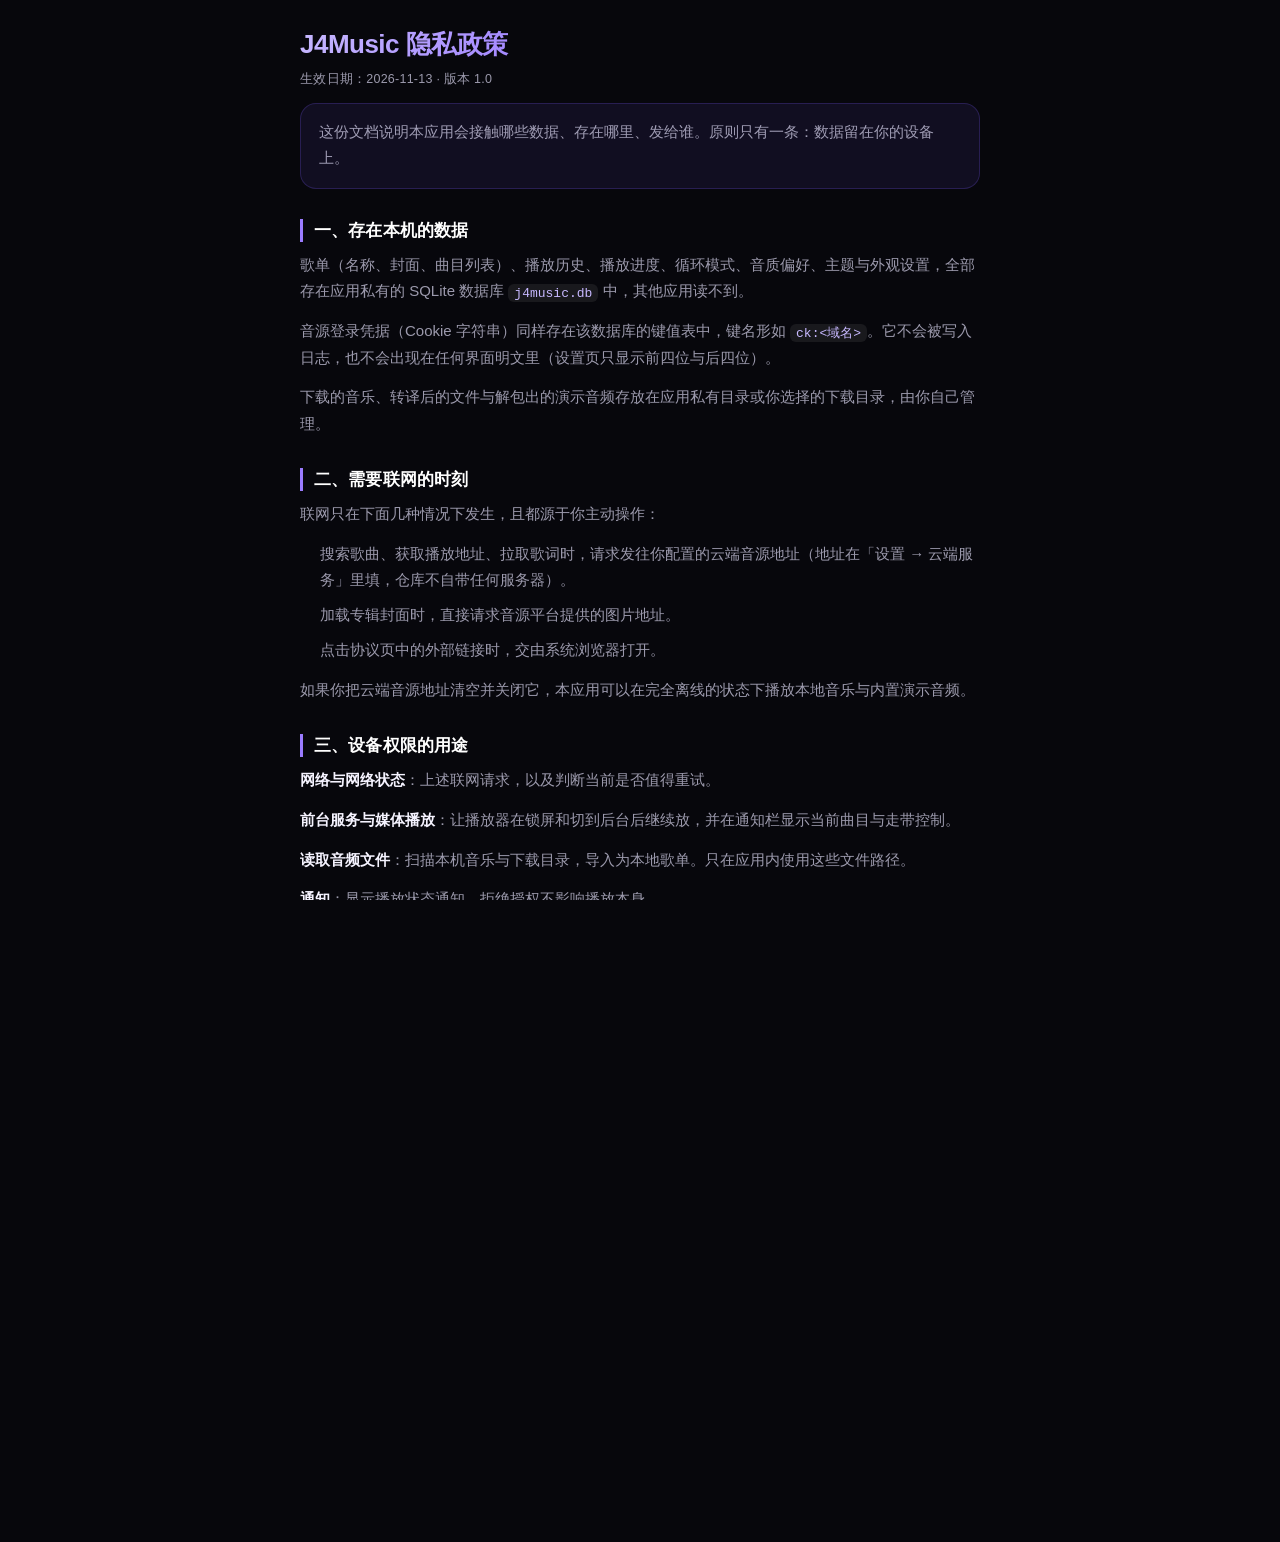
==== app/src/main/assets/web/legal/privacy.html @ 1ec10b8e "J4Music: WebView 界面的 Android 音乐播放器" ====
<!DOCTYPE html>
<html lang="zh-CN">
<head>
<meta charset="utf-8">
<meta name="viewport" content="width=device-width,initial-scale=1,viewport-fit=cover">
<title>隐私政策</title>
<link rel="stylesheet" href="../css/base.css">
<link rel="stylesheet" href="../css/legal.css">
</head>
<body class="legal">
<main class="legal__wrap">
  <h1 class="legal__title">J4Music 隐私政策</h1>
  <p class="legal__meta">生效日期：2026-11-13 · 版本 1.0</p>

  <p class="legal__lead">这份文档说明本应用会接触哪些数据、存在哪里、发给谁。原则只有一条：数据留在你的设备上。</p>

  <h2>一、存在本机的数据</h2>
  <p>歌单（名称、封面、曲目列表）、播放历史、播放进度、循环模式、音质偏好、主题与外观设置，全部存在应用私有的 SQLite 数据库 <code>j4music.db</code> 中，其他应用读不到。</p>
  <p>音源登录凭据（Cookie 字符串）同样存在该数据库的键值表中，键名形如 <code>ck:&lt;域名&gt;</code>。它不会被写入日志，也不会出现在任何界面明文里（设置页只显示前四位与后四位）。</p>
  <p>下载的音乐、转译后的文件与解包出的演示音频存放在应用私有目录或你选择的下载目录，由你自己管理。</p>

  <h2>二、需要联网的时刻</h2>
  <p>联网只在下面几种情况下发生，且都源于你主动操作：</p>
  <ul>
    <li>搜索歌曲、获取播放地址、拉取歌词时，请求发往你配置的云端音源地址（地址在「设置 → 云端服务」里填，仓库不自带任何服务器）。</li>
    <li>加载专辑封面时，直接请求音源平台提供的图片地址。</li>
    <li>点击协议页中的外部链接时，交由系统浏览器打开。</li>
  </ul>
  <p>如果你把云端音源地址清空并关闭它，本应用可以在完全离线的状态下播放本地音乐与内置演示音频。</p>

  <h2>三、设备权限的用途</h2>
  <p><strong>网络与网络状态</strong>：上述联网请求，以及判断当前是否值得重试。</p>
  <p><strong>前台服务与媒体播放</strong>：让播放器在锁屏和切到后台后继续放，并在通知栏显示当前曲目与走带控制。</p>
  <p><strong>读取音频文件</strong>：扫描本机音乐与下载目录，导入为本地歌单。只在应用内使用这些文件路径。</p>
  <p><strong>通知</strong>：显示播放状态通知。拒绝授权不影响播放本身。</p>
  <p>本应用不申请通讯录、短信、通话记录、精确定位、相机或麦克风权限。</p>

  <h2>四、不上传、不统计</h2>
  <p>没有埋点，没有崩溃上报，没有广告 SDK，没有设备标识符采集。本应用不会把你的歌单、听歌记录或凭据上传到除你配置的云端音源之外的任何服务器。</p>

  <h2>五、第三方组件</h2>
  <p>本应用使用了若干开源库：AndroidX 与 AppCompat（界面与兼容层）、Media3 ExoPlayer（播放内核）、OkHttp（网络请求）、Kotlin 协程与序列化。这些库只在本机运行，不包含任何行为采集代码。完整清单与许可证见「第三方组件与开源许可」页面。</p>

  <h2>六、删除数据</h2>
  <p>在设置页可以清空播放缓存与下载临时文件；在账号页可以退出登录以删除凭据；卸载应用会删除全部本机数据。因为不存在服务器端备份，这些操作不可撤销。</p>

  <h2>七、儿童</h2>
  <p>本应用不针对儿童设计，也不会刻意收集任何年龄段用户的信息。</p>

  <p class="legal__foot">J4Music · 离线优先的安卓音乐播放器</p>
</main>
</body>
</html>
---- app/src/main/assets/web/css/base.css ----
/* =========================================================================
   J4Music · base.css
   变量 / 三套主题 / reset / 安全区 / 滚动条 / 排版基线
   主题切换只改 :root[data-theme="x"] 上的变量，配合 transition 平滑过渡。
   ========================================================================= */

:root {
  /* ---- 主题：Aurora（默认，紫粉） ---- */
  --c-accent-1: #7c5cff;
  --c-accent-2: #ff6fd8;
  --c-accent-3: #a78bfa;
  --c-accent-soft: rgba(124, 92, 255, 0.16);
  --c-accent-line: rgba(124, 92, 255, 0.38);
  --grad-brand: linear-gradient(120deg, var(--c-accent-1) 0%, var(--c-accent-2) 100%);
  --grad-brand-soft: linear-gradient(120deg, rgba(124, 92, 255, 0.28) 0%, rgba(255, 111, 216, 0.28) 100%);
  --grad-text: linear-gradient(96deg, #ffffff 0%, #d9d2ff 45%, #ffb3ea 100%);
  --glow-1: rgba(124, 92, 255, 0.42);
  --glow-2: rgba(255, 111, 216, 0.34);

  /* ---- 表面层（越往上越亮） ---- */
  --bg-0: #07070c;
  --bg-1: #0b0b14;
  --bg-2: #12121f;
  --surface-1: #101018;
  --surface-2: #171725;
  --surface-3: #1f1f30;
  --surface-glass: rgba(22, 22, 36, 0.72);
  --surface-glass-strong: rgba(14, 14, 24, 0.92);
  --hairline: rgba(255, 255, 255, 0.07);
  --hairline-strong: rgba(255, 255, 255, 0.13);

  /* ---- 文本 ---- */
  --text-1: #f5f3ff;
  --text-2: rgba(232, 229, 255, 0.66);
  --text-3: rgba(232, 229, 255, 0.4);
  --text-inverse: #0a0a12;

  /* ---- 语义色 ---- */
  --ok: #3ddc97;
  --warn: #ffb84d;
  --danger: #ff5470;

  /* ---- 尺寸 / 节奏 ---- */
  --r-xs: 8px;
  --r-sm: 12px;
  --r-md: 16px;
  --r-lg: 22px;
  --r-xl: 28px;
  --r-full: 999px;
  --page-pad: 18px;
  --gap: 12px;
  --tabbar-h: 60px;
  --minibar-h: 62px;
  --header-h: 52px;
  /* 安全区：WebView 里 env(safe-area-inset-*) 恒为 0（全屏 + 不接管系统栏时
     Chromium 不会上报），所以原生侧会用 J4Inset(top,bottom,left,right) 在
     文档上覆写 --safe-t/--safe-b/--safe-l/--safe-r。env() 只作为浏览器预览的兜底。 */
  --safe-t: 0px;
  --safe-b: 0px;
  --safe-l: 0px;
  --safe-r: 0px;

  /* ---- 动效基准 ---- */
  --ease-out: cubic-bezier(0.22, 0.9, 0.28, 1);
  --ease-in-out: cubic-bezier(0.6, 0.05, 0.2, 1);
  --ease-spring: cubic-bezier(0.34, 1.56, 0.64, 1);
  --dur-fast: 140ms;
  --dur: 240ms;
  --dur-slow: 420ms;

  /* ---- 字体（只用系统字体栈，离线可用） ---- */
  --font-ui: -apple-system, "SF Pro Text", "Segoe UI", "PingFang SC",
    "HarmonyOS Sans SC", "Noto Sans CJK SC", "Microsoft YaHei", Roboto, sans-serif;
  --font-num: "SF Mono", ui-monospace, "Roboto Mono", Menlo, Consolas, monospace;

  /* ---- 阴影 ---- */
  --shadow-1: 0 4px 16px rgba(0, 0, 0, 0.36);
  --shadow-2: 0 14px 44px rgba(0, 0, 0, 0.52);
  --shadow-glow: 0 10px 40px -8px var(--glow-1);

  color-scheme: dark;
  /* 主题整体过渡：只过渡颜色类属性，避免触发布局 */
  font-size: 16px;
}

/* ---- 主题：Deep（青蓝） ---- */
:root[data-theme="deep"] {
  --c-accent-1: #22d3ee;
  --c-accent-2: #3b82f6;
  --c-accent-3: #67e8f9;
  --c-accent-soft: rgba(34, 211, 238, 0.16);
  --c-accent-line: rgba(34, 211, 238, 0.38);
  --grad-brand: linear-gradient(120deg, #22d3ee 0%, #3b82f6 100%);
  --grad-brand-soft: linear-gradient(120deg, rgba(34, 211, 238, 0.28) 0%, rgba(59, 130, 246, 0.28) 100%);
  --grad-text: linear-gradient(96deg, #ffffff 0%, #c9f3ff 45%, #a9c8ff 100%);
  --glow-1: rgba(34, 211, 238, 0.4);
  --glow-2: rgba(59, 130, 246, 0.34);
  --bg-0: #050a10;
  --bg-1: #081018;
  --bg-2: #0d1a26;
  --surface-1: #0b141d;
  --surface-2: #10202c;
  --surface-3: #162b3a;
  --surface-glass: rgba(12, 26, 38, 0.72);
  --surface-glass-strong: rgba(6, 15, 22, 0.92);
  --text-1: #eefaff;
  --text-2: rgba(213, 240, 255, 0.66);
  --text-3: rgba(213, 240, 255, 0.4);
}

/* ---- 主题：Sunset（橙红） ---- */
:root[data-theme="sunset"] {
  --c-accent-1: #ff8a5b;
  --c-accent-2: #ff3d71;
  --c-accent-3: #ffb37a;
  --c-accent-soft: rgba(255, 138, 91, 0.16);
  --c-accent-line: rgba(255, 138, 91, 0.38);
  --grad-brand: linear-gradient(120deg, #ff8a5b 0%, #ff3d71 100%);
  --grad-brand-soft: linear-gradient(120deg, rgba(255, 138, 91, 0.28) 0%, rgba(255, 61, 113, 0.28) 100%);
  --grad-text: linear-gradient(96deg, #ffffff 0%, #ffe0cc 45%, #ffb3c6 100%);
  --glow-1: rgba(255, 138, 91, 0.42);
  --glow-2: rgba(255, 61, 113, 0.34);
  --bg-0: #0c0607;
  --bg-1: #150a0c;
  --bg-2: #1e0f13;
  --surface-1: #150c10;
  --surface-2: #1d1116;
  --surface-3: #27171d;
  --surface-glass: rgba(28, 15, 20, 0.74);
  --surface-glass-strong: rgba(14, 7, 10, 0.93);
  --text-1: #fff4ee;
  --text-2: rgba(255, 228, 216, 0.66);
  --text-3: rgba(255, 228, 216, 0.4);
}

/* ---- reset ---- */
*,
*::before,
*::after {
  box-sizing: border-box;
  -webkit-tap-highlight-color: transparent;
}

html,
body {
  height: 100%;
  margin: 0;
  padding: 0;
  overflow: hidden;
}

body {
  background: var(--bg-0);
  color: var(--text-1);
  font-family: var(--font-ui);
  font-size: 15px;
  line-height: 1.45;
  -webkit-font-smoothing: antialiased;
  text-rendering: optimizeLegibility;
  overscroll-behavior: none;
  touch-action: manipulation;
  user-select: none;
  -webkit-user-select: none;
  transition: background-color var(--dur-slow) var(--ease-out), color var(--dur) var(--ease-out);
}

h1,
h2,
h3,
h4,
p,
figure,
blockquote {
  margin: 0;
}

ul,
ol {
  margin: 0;
  padding: 0;
  list-style: none;
}

img {
  display: block;
  max-width: 100%;
  border: 0;
}

button,
input,
textarea,
select {
  font: inherit;
  color: inherit;
  background: none;
  border: 0;
  outline: 0;
}

button {
  cursor: pointer;
  -webkit-appearance: none;
  appearance: none;
}

a {
  color: var(--c-accent-3);
  text-decoration: none;
}

svg {
  display: block;
  flex: none;
}

/* 允许选中文本的少数区域（歌单分享文本等） */
.selectable {
  user-select: text;
  -webkit-user-select: text;
}

/* ---- 滚动条 ---- */
.scroller {
  overflow-y: auto;
  overflow-x: hidden;
  -webkit-overflow-scrolling: touch;
  scrollbar-width: thin;
  scrollbar-color: var(--surface-3) transparent;
}

::-webkit-scrollbar {
  width: 4px;
  height: 4px;
}

::-webkit-scrollbar-track {
  background: transparent;
}

::-webkit-scrollbar-thumb {
  background: var(--surface-3);
  border-radius: var(--r-full);
}

.scroll-y {
  overflow-y: auto;
  -webkit-overflow-scrolling: touch;
}

.no-scrollbar::-webkit-scrollbar {
  width: 0;
  height: 0;
}

/* ---- 布局基座 ---- */
#app {
  position: fixed;
  inset: 0;
  display: flex;
  flex-direction: column;
  isolation: isolate;
  background:
    radial-gradient(120% 70% at 50% -10%, var(--bg-2) 0%, transparent 60%),
    var(--bg-0);
  transition: background-color var(--dur-slow) var(--ease-out);
}

/* 全局氛围光斑（很淡，固定不动，避免持续重绘） */
#app::before {
  content: "";
  position: absolute;
  inset: -20%;
  pointer-events: none;
  z-index: 0;
  background:
    radial-gradient(38% 30% at 12% 8%, var(--glow-1) 0%, transparent 70%),
    radial-gradient(34% 26% at 86% 22%, var(--glow-2) 0%, transparent 72%);
  opacity: 0.28;
  filter: saturate(1.1);
  transition: opacity var(--dur-slow) var(--ease-out);
}

.page-host {
  position: relative;
  flex: 1 1 auto;
  min-height: 0;
  z-index: 1;
}

/* ---- 安全区工具类 ---- */
.safe-top {
  padding-top: var(--safe-t);
}

.safe-bottom {
  padding-bottom: var(--safe-b);
}

.pad-safe {
  padding-left: max(var(--page-pad), var(--safe-l));
  padding-right: max(var(--page-pad), var(--safe-r));
}

/* ---- 通用文本工具类 ---- */
.t1 {
  color: var(--text-1);
}

.t2 {
  color: var(--text-2);
}

.t3 {
  color: var(--text-3);
}

.ellipsis {
  overflow: hidden;
  text-overflow: ellipsis;
  white-space: nowrap;
  min-width: 0;
}

.clamp-2 {
  display: -webkit-box;
  -webkit-line-clamp: 2;
  -webkit-box-orient: vertical;
  overflow: hidden;
}

.row {
  display: flex;
  align-items: center;
  min-width: 0;
}

.col {
  display: flex;
  flex-direction: column;
}

.spacer {
  flex: 1 1 auto;
}

.mono {
  font-family: var(--font-num);
  font-variant-numeric: tabular-nums;
}

.grad-text {
  background: var(--grad-text);
  -webkit-background-clip: text;
  background-clip: text;
  color: transparent;
}

.hidden {
  display: none !important;
}

.visually-hidden {
  position: absolute;
  width: 1px;
  height: 1px;
  overflow: hidden;
  clip: rect(0 0 0 0);
}

/* 降低动画偏好 */
@media (prefers-reduced-motion: reduce) {
  :root {
    --dur-fast: 1ms;
    --dur: 1ms;
    --dur-slow: 1ms;
  }
}
---- app/src/main/assets/web/css/legal.css ----
/* J4Music · legal.css —— 协议 / 政策 / 许可页面
 * 这些页面是独立的 HTML 文档（不在路由栈里），所以样式自足，
 * 只复用 base.css 里的颜色变量与安全区变量。
 */

html, body.legal {
  background: var(--bg-0, #07070c);
  color: var(--text-1, #e8e8ef);
}

body.legal {
  margin: 0;
  padding: 0;
  font-family: -apple-system, "PingFang SC", "Noto Sans CJK SC", "Microsoft YaHei", sans-serif;
  -webkit-text-size-adjust: 100%;
}

.legal__wrap {
  padding: calc(var(--safe-t, 0px) + 28px) 20px calc(var(--safe-b, 0px) + 56px);
  max-width: 720px;
  margin: 0 auto;
  line-height: 1.78;
  font-size: 15px;
}

.legal__title {
  font-size: 26px;
  line-height: 1.3;
  letter-spacing: -0.02em;
  margin: 0 0 6px;
  background: linear-gradient(120deg, #c7b8ff 0%, #9a7bff 42%, #ff8ab5 100%);
  -webkit-background-clip: text;
  background-clip: text;
  color: transparent;
}

.legal__meta {
  margin: 0 0 24px;
  font-size: 12.5px;
  color: var(--text-3, #7d7d90);
  letter-spacing: 0.02em;
}

.legal__lead {
  margin: 0 0 26px;
  padding: 16px 18px;
  border-radius: 16px;
  background: rgba(124, 92, 255, 0.09);
  border: 1px solid rgba(124, 92, 255, 0.22);
  color: var(--text-1, #e8e8ef);
  font-size: 14.5px;
}

body.legal h2 {
  font-size: 16.5px;
  margin: 30px 0 10px;
  color: var(--text-0, #fff);
  letter-spacing: 0.01em;
  padding-left: 11px;
  border-left: 3px solid #9a7bff;
  line-height: 1.4;
}

body.legal p {
  margin: 0 0 13px;
  color: var(--text-2, #b4b4c4);
}

body.legal ul {
  margin: 0 0 14px;
  padding-left: 20px;
}

body.legal li {
  margin: 0 0 8px;
  color: var(--text-2, #b4b4c4);
}

body.legal strong {
  color: var(--text-1, #e8e8ef);
  font-weight: 600;
}

body.legal code {
  font-family: ui-monospace, "SF Mono", Menlo, monospace;
  font-size: 13px;
  padding: 1.5px 6px;
  border-radius: 6px;
  background: rgba(255, 255, 255, 0.07);
  color: #c7b8ff;
  word-break: break-all;
}

/* 站外链接：点击后由原生交给系统浏览器，这里给一个明确的视觉反馈 */
.legal__link {
  color: #8ab4ff;
  text-decoration: none;
  border-bottom: 1px solid rgba(138, 180, 255, 0.35);
}

.legal__link:active {
  opacity: 0.6;
}

.legal__foot {
  margin-top: 40px;
  padding-top: 18px;
  border-top: 1px solid rgba(255, 255, 255, 0.07);
  font-size: 12.5px;
  color: var(--text-3, #7d7d90);
  text-align: center;
}
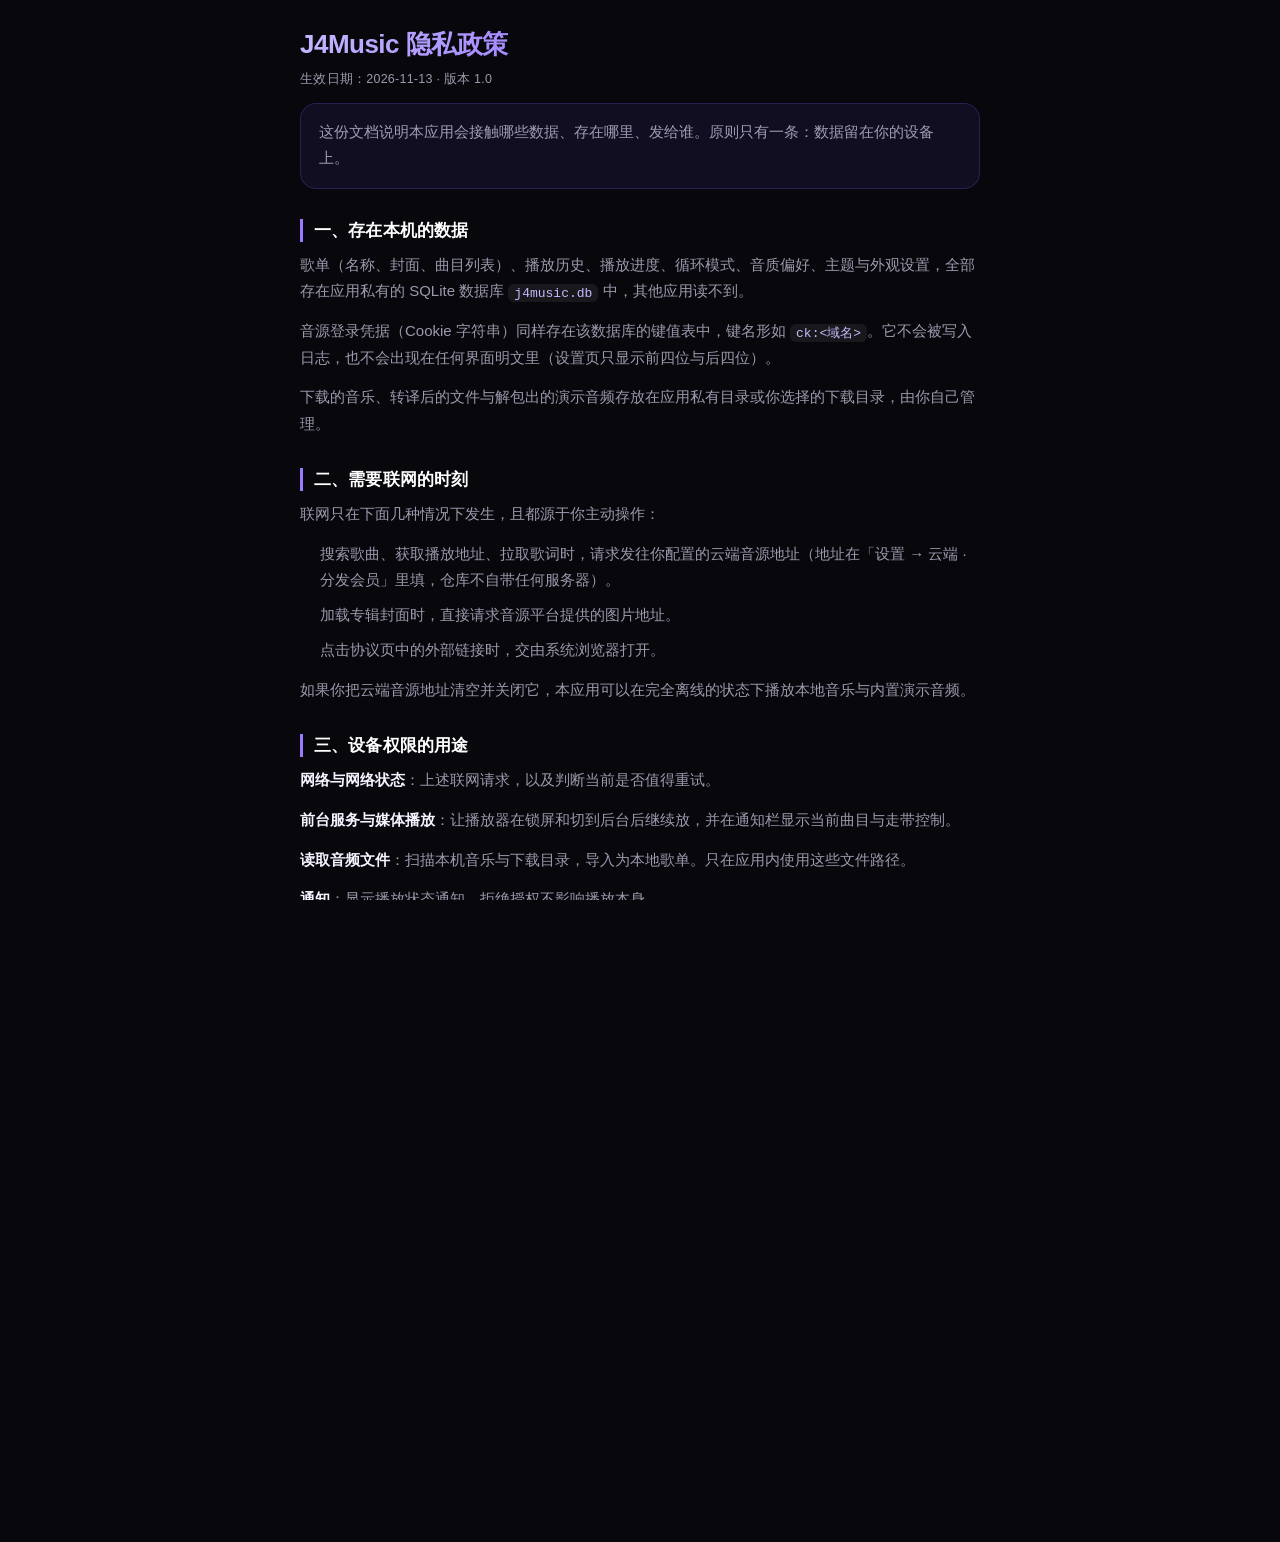
==== commit 3ed21a75: "加使用说明：App 内置 help 页 + docs/使用说明.md，覆盖设置位置、Cookie 获取与排错" ====
--- a/app/src/main/assets/web/legal/privacy.html
+++ b/app/src/main/assets/web/legal/privacy.html
@@ -22,7 +22,7 @@
   <h2>二、需要联网的时刻</h2>
   <p>联网只在下面几种情况下发生，且都源于你主动操作：</p>
   <ul>
-    <li>搜索歌曲、获取播放地址、拉取歌词时，请求发往你配置的云端音源地址（地址在「设置 → 云端服务」里填，仓库不自带任何服务器）。</li>
+    <li>搜索歌曲、获取播放地址、拉取歌词时，请求发往你配置的云端音源地址（地址在「设置 → 云端 · 分发会员」里填，仓库不自带任何服务器）。</li>
     <li>加载专辑封面时，直接请求音源平台提供的图片地址。</li>
     <li>点击协议页中的外部链接时，交由系统浏览器打开。</li>
   </ul>
